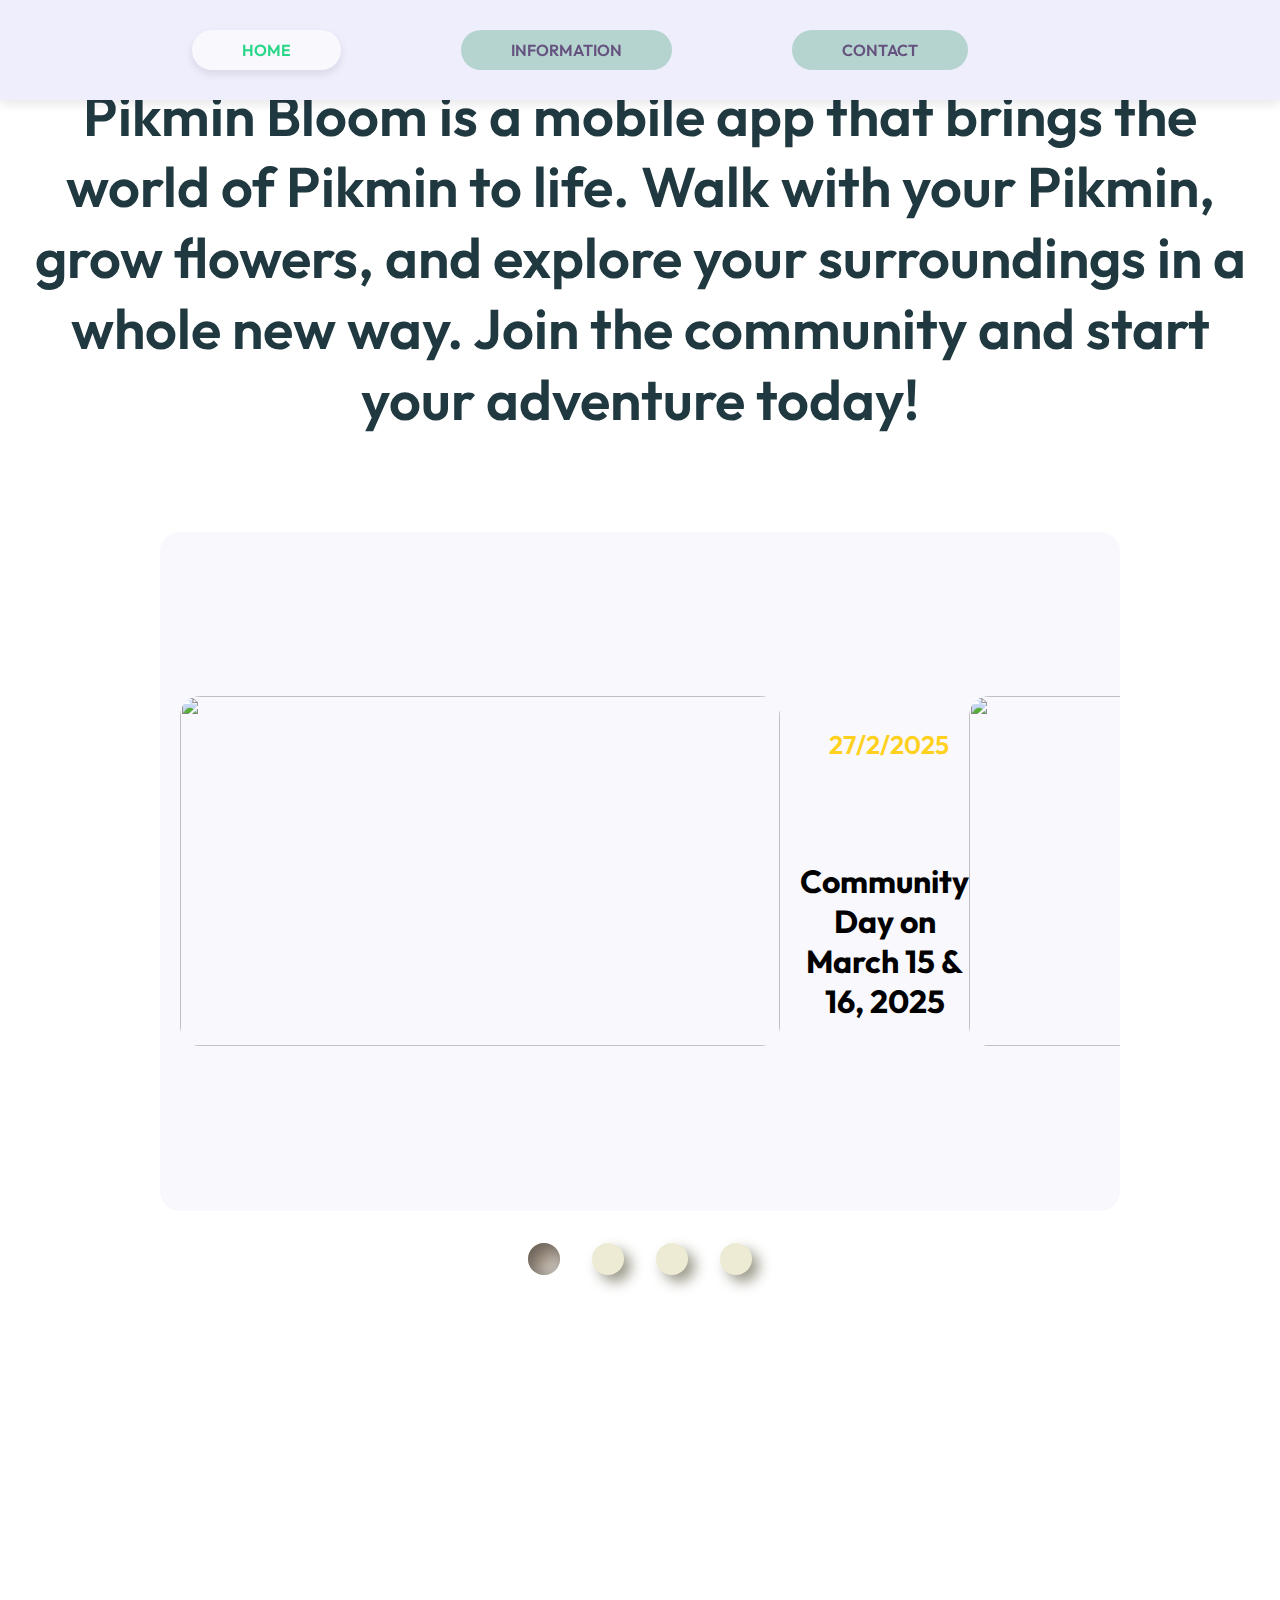
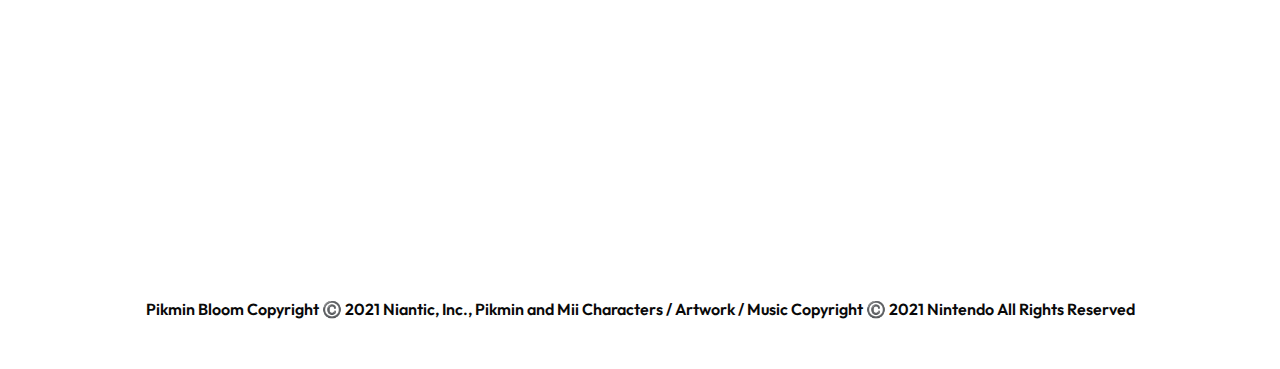
==== index.html @ ef394e5e "index" ====
<!DOCTYPE html>
<html lang="en">

<head>
    <meta charset="UTF-8">
    <meta name="viewport" content="width=device-width, initial-scale=1.0">
    <link rel="stylesheet" href="https://use.fontawesome.com/releases/v6.7.2/css/all.css">
    <link rel="stylesheet" href="main.css">
    <script defer src="main.js"></script>
    <link rel="icon" href="imagenes/logo-02.png">
    <title>Pikmin Bloom</title>
</head>

<body>
    <!-- NAVBAR -->
    <nav>
        <img class="logo" src="imagenes/logo-02.png" alt="" onclick="toggleMenu()">
        <ul class="nav-links">
            <a href="#">
                <li id="li_active" class="opciones">HOME</li>
            </a>
            <a href="info.html">
                <li class="opciones">INFORMATION</li>
            </a>
            <a href="contact.html">
                <li class="opciones">CONTACT</li>
            </a>
            <a href="https://store.pikminbloom.com">
                <li><img id="enlace-tienda" src="imagenes/enlace_tienda.png" alt=""></li>
            </a>
        </ul>
    </nav>
    <header class="hideText">
        <h1>PIKMIN BLOOM</h1>
        <h2>Walk with Pikmin</h2>
        <img id="portada" src="imagenes/portada-recortada.jpg" alt="">
        <img id="portada-mobile" src="imagenes/background-mobile.png" alt="">
    </header>

    <article>
        <div class="intro">
            <div class="cintas">
                <h2 class="cinta-text" id="info-title">Welcome to Pikmin Bloom!</h2>
                <img class="cintas" src="imagenes/cinta-02.png" alt="">
            </div>

            <p>Pikmin Bloom is a mobile app that brings the world of Pikmin to life. Walk with your Pikmin, grow
                flowers, and explore your surroundings in a whole new way. Join the community and start your adventure
                today!</p>
        </div>

        <div class="cintas">
            <h2 class="cinta-text">NEWS</h2>
            <img class="cintas" src="imagenes/cinta-01.png" alt="">
        </div>
        <div class="carrousel">
            <div class="grande">
                <!-- INTRODUCIR ENLACE A LA NOTICIA -->
                <div class="carr-element dos-columnas">
                    <div class="columna">
                        <img src="imagenes/news-05.png" alt="">
                    </div>
                    <div class="columna">
                        <p>27/2/2025</p>
                        <h3>Community Day on March 15 & 16, 2025</h3>
                    </div>
                </div>
                <div class="carr-element dos-columnas">
                    <div class="columna">
                        <img src="imagenes/news-02.webp" alt="">
                    </div>
                    <div class="columna">
                        <p>25/2/2025</p>
                        <h3>March Big Flower Forecast</h3>
                    </div>
                </div>
                <div class="carr-element dos-columnas">
                    <div class="columna">
                        <img src="imagenes/news-01.webp" alt="">
                    </div>
                    <div class="columna">
                        <p>28/2/2025</p>
                        <h3>Step into the groove with Rio Carnival Decor Pikmin!</h3>
                    </div>
                </div>
                <div class="carr-element dos-columnas">
                    <div class="columna">
                        <img src="imagenes/news-04.webp" alt="">
                    </div>
                    <div class="columna">
                        <p>31/1/2025</p>
                        <h3>'Tis the season of love and chocolate!</h3>
                    </div>
                </div>
            </div>

        </div>
        <ul class="puntos">
            <li class="punto activo"></li>
            <li class="punto"></li>
            <li class="punto"></li>
            <li class="punto"></li>
        </ul>
    </article>

    <footer>
        <aside><img class="divider" src="imagenes/flower_divider.svg" alt=""></aside>
        <div class="dos-columnas">
            <div class="columna">
                <img id="logo-app" src="imagenes/logo-border-mini.jpg" alt="">
            </div>
            <div class="columna">
                <h3>
                    Descárgalo aquí
                </h3>
                <img class="download-app" src="imagenes/googleplay_es.png" alt="">
                <img class="download-app" src="imagenes/appstore_badge_black_es.svg" alt="">
            </div>
        </div>
        <!-- 	Pie de página, con enlaces al sitio web real y a las páginas reales de redes sociales -->
        <div id="iconos-enlaces">
            <a href="https://pikminbloom.com/en">
                <i class="fa-solid fa-globe"></i>
            </a>
            <a href="https://x.com/PikminBloom">
                <i class="fa-brands fa-square-twitter"></i>
            </a>
            <a href="https://www.instagram.com/pikminbloom/?hl=es">
                <i class="fa-brands fa-square-instagram"></i>
            </a>
        </div>
        <div id="privacidad">
            <a href="privacidad.html">Política de privacidad</a>
            <p>Pikmin Bloom Copyright ©️ 2021 Niantic, Inc., Pikmin and Mii Characters / Artwork / Music Copyright ©️
                2021 Nintendo All Rights Reserved</p>
        </div>
    </footer>
</body>

</html>
---- main.css ----
@import url('https://fonts.googleapis.com/css2?family=Outfit:wght@100..900&display=swap');

/* COLORES */
body {
    --verde_oscuro: #0a9474;
    --verde_claro: #27d687;
    --fondo_blanco: #f9f8fd;
    --fondo_azulado: #eeeefc;
    --fondo_grisaceo: #b5d4cf;
    --enlaces: #65537f;
    --naranja: #ffd11f;
    --parrafos:#203940;
}

/* ALL */
* {
    box-sizing: border-box;
    margin: 0;
    padding: 0;
}

body {
    
    background: url('imagenes/texture-bg.jpg');
    background-repeat: repeat;
    font-family: "Outfit", serif;
    font-optical-sizing: auto;
    font-weight: 600;
    font-style: normal;
}

html {
    scroll-behavior: smooth;
    scroll-margin-top: 60px;
}
header,
article,
footer {
    text-align: center;
    align-self: center;
}
.hideText h1, .hideText h2{
    display: none;
}
/* PANTALLAS GRANDES (L) */
    
    /* NAVBAR (L)*/    
        nav {
            background: var(--fondo_azulado);
            display: flex;
            justify-content: space-between;
            align-items: center;
            padding: 0 20px;
            position: fixed;
            width: 100%;
            z-index: 6;
            box-shadow: 0 4px 10px rgba(21, 21, 46, 0.1);
        }
        
        nav .logo {
            display: flex;
            align-items: center;
            height: 90px;
            margin-left: 20px !important;
            z-index: 11;
            filter: drop-shadow(0 2px 5px rgba(66, 76, 84, 0.7));
        
        }
        nav ul {
            display: flex;
            justify-content: center;
            align-items: center;
            height: 100px;
            flex-grow: 1;
            margin-right: 20px;
        }
        
        nav ul a li {
            list-style: none;
            margin: 0 60px;
            display: inline-block;
            border-radius: 60px;
        }
        
        nav ul a li {
            text-decoration: none;
            color: var(--enlaces);
        }
        .opciones {
            background-color: var(--fondo_grisaceo);
            padding: 10px 50px;
        }
        
        .opciones:hover {
            /* background-color: var(--fondo_grisaceo); */
            background: #b5d4cf;
            box-shadow: inset 7px 7px 23px #659891,
                inset -7px -7px 23px #cef0f4;
        }
        
        #li_active {
            background-color: var(--fondo_blanco);
            border-radius: 60px;
            box-shadow: 0 4px 8px rgba(21, 21, 46, 0.1);
        
        }
        
        a #li_active {
            color: var(--verde_claro);
        }
        
        #enlace-tienda {
            height: 50px;
            border-radius: 60px;
            box-shadow: 0 4px 8px rgba(21, 21, 46, 0.1);
        }
    /* HEADER (L)*/
        #portada,
        .image-pc {
            width: 100%;
        }
        #contact-header{
            display: flex;
            justify-content: center;
            align-items: center;
            flex-direction: column;
            padding-top: 100px; 
            text-align: center;
            margin: 0 auto; 
            max-width: 1600px;
        }
        #portada-mobile, .image-mobile {
            display: none;
        }
    /* ARTICLE (L)*/
        article {
            background: url('imagenes/pikmin-background-04.webp');
            background-size: cover;
            background-position: center;
            height: calc(100% +100px);
            display: flex;
            flex-direction: column;
            align-items: center;
        }
        .sin-fondo{
            background: none;
        }
        #info{
            height: 100vh!important;
        }
        #info-title {
            color: var(--verde_oscuro);
            text-shadow:
                -2px -2px 0 #ffffff,
                2px -2px 0 #ffffff,
                -2px 2px 0 #ffffff,
                2px 2px 0 #ffffff;
        }
        #intro-img{

            position: relative;
            margin-bottom: 0;
            width: 80%;
        }
        #intro-img img{
            height: 20vh;
        }

        /* ELEMENTOS (L)*/
            .intro{
                justify-content: center;
                align-items: center;
                text-align: center;
                padding: 20px;
                padding-bottom: 0;
                margin: 0 auto;
                max-width: 1600px;
            }
            .intro .cintas{
                padding: 20px 0 0;
                width: 100%;
                display: flex;
                justify-content: center;
                align-items: center;
            }
            .intro p{
                font-size: 3.5rem;
                color: var(--parrafos);
                background-repeat: no-repeat;
                background-size:cover;
                border-radius: 30px;
                /* margin-bottom: 50px; */
                height: 28vh;
            }
            article .cintas , header .cintas{
                display: flex;
                justify-content: center;
                align-items: center;
                padding: 50px 0;
                height: auto;
                width: 50%;
                position: relative;
            }
            .columna .cintas {
                padding: 20px 0;
                width: 100%;
            }
            .cintas img {
                width: 100%;
                height: auto;
                object-fit: cover;
                border-radius: 20px;
            }
            article .cinta-text , header .cinta-text{
                color: white;
                font-size: 2.5vw;
                font-weight: 700;
                text-align: center;
                padding: 0 20px;
                z-index: 3;
                position: absolute;
                top: 50%;
                left: 50%;
                /* Ajustar la posición del elemento para centrarlo en el contenedor */
                transform: translate(-50%, -50%);
                white-space: nowwrap;
                width: 90%;
            }
            
            .columna .cinta-text {
                font-size: 1.5rem;
                padding: 0;
            }
            
            .cuadro{
                margin: 10vh 30vh;
                background: #caefcf;
                /* Patrón Puntos fondo */
                background-image: radial-gradient(#e2f6e5 2px, transparent 0);
                background-size: 20px 20px;
                border-radius: 30px;
                padding: 40px 100px;
                width: 60vw;
                border: solid 2px var(--fondo_blanco);
                
            }
            .cuadro h2{
                font-size: 3.5rem;
                color: var(--verde_oscuro);
                padding: 20px;
                text-shadow:
                -3px -3px 0 #ffffff,
                3px -3px 0 #ffffff,
                -3px 3px 0 #ffffff,
                3px 3px 0 #ffffff;
                border-radius: 30px;
                margin-bottom: 50px;
            }
            .cuadro p{
                font-size: 2rem;
                color: var(--parrafos);
                padding: 20px;
                text-align: justify;
            }
            .contenedor-1elemento {
                position: relative;
                display: flex;
                justify-content: center;
                align-items: center;
                width: 100%;
                height: auto;
                /* padding: 20px; */
            }
            
            .contenedor-1elemento iframe {
                position: absolute;
                width: 45%;
                height: 40%;
                border: none;
                z-index: 2;
                border: solid 7px white;
                border-radius: 30px;
            }
            
            .contenedor-1elemento .image-pc,
            .contenedor-1elemento .image-mobile {
                width: 100%;
                height: auto;
                object-fit: cover;
                z-index: 1;
            }

            .others-info {
                margin: 0 auto; 
                max-width: 1200px; 
                padding: 20px;
            }
            .others-info .cintas{
                padding: 20px 0;
                width: 100%;
                display: flex;
                justify-content: center;
                align-items: center;
            }
            .others-info div .cintas img{
                width: 50%;
                height: auto;
                object-fit: cover;
                border-radius: 20px;
            }
            .others-info div .cintas .cinta-text{
                font-size: 2.5rem;
                padding: 0 20px;
                z-index: 3;
                position: absolute;
                top: 50%;
                left: 50%;
                transform: translate(-50%, -50%);
                white-space: nowwrap;
                width: 90%;
            }
            .others-info .dos-columnas {
                display: flex;
                justify-content: center;
                align-items: center;
               
                border: 2px solid #d1b3a2; 
                border-radius: 20px;
                padding: 20px;
                margin-bottom: 20px; 
            }
            
            .others-info .columna {
                display: flex;
                justify-content: center;
                align-items: center;
                flex-direction: column; 
                width: 100%;
                padding: 20px;
            }
            
            .others-info .columna img {
                width: 30vw;
                max-width: 300px; 
                height: 25vh; 
                object-fit: cover; 
                border-radius: 20px;
                margin-bottom: 20px; 
            }
            
            .others-info .columna p {
                text-align: center; 
                font-size: 1.7rem;
                color: var(--parrafos);
                padding: 10px;
            }
            #privacidad-info {

                color: rgb(22, 21, 38);
            }
            
            #privacidad-info header {
                padding-bottom: 50px;
                font-size: 2rem;
            }
            
            #privacidad-info section {
                text-align: left;
                margin: 10px 80px;
                backdrop-filter: blur(15px);
                border-radius: 30px;
                padding: 20px;
            }
            
            #privacidad-info a {
                color: blue;
            }
            
            #privacidad-info h2 {
                padding: 20px 0;
                font-size: 1.7rem;
            }
            #privacidad-info p, #privacidad-info ul {
                margin: 5px 25px;
            }
            #privacidad-info li{
                margin: 2px 35px;
            }
            /* VIDEO MOVIL INFO */
                #video-movil {
                    position: relative;
                    width: 100%;
                    max-width: 300px;
                    margin: 0 auto;
                }
                
                #video-movil img {
                    width: 100%;
                    height: auto;
                    display: block;
                    position: relative;
                    z-index: 2;
                }
                
                #video-movil video {
                    position: absolute;
                    top: 48%;
                    left: 50%;
                    transform: translate(-50%, -50%);
                    width: 90%;
                    height: 94%;
                    z-index: 1;
                    border-radius: 30px;
                }

        /* CARROUSEL (L)*/
            .carrousel {
                width: 75%;
                max-width: 100vw;
                background-color: var(--fondo_blanco);
                padding: 20px;
                border-radius: 20px;
                height: 500px;
                min-height: fit-content;
                overflow: hidden;
            }
            .carrousel .carr-element {
                width: 50%;
                height: 100%;
                display: flex;
                justify-content: center;
                align-items: center;
            }
            .carr-element img {
                width: 600px;
                height: 350px;
                object-fit: cover;
                border-radius: 20px;
            }
            .carrousel .grande {
                width: 200%;
                display: flex;
                justify-content: space-between;
                flex-flow: row nowrap;
                align-items: center;
                transition: all .5s ease;
                transform: translateX(0%);
            }
            
            .carrousel .carr-element {
                /* DIVIDIR ENTRE EL NUMERO DE ELEMENTOS Q HAY EN TOTAL */
                width: calc(100% / 4 -4em);
                align-items: center;
                width: 100%;
                display: flex;
                justify-content: center;
            }
            
            .carrousel .columna p {
                padding: 1em;
                text-align: right;
                color: var(--naranja);
                font-size: 1.6rem;
                padding-bottom: 100px;
                padding-right: 20px;
            }
            
            .carrousel .columna h3 {
                font-size: 2rem;
                padding-left: 20px;
                padding-bottom: 20px;
            }
            
            .puntos {
                width: 100%;
                padding: 1em;
                display: flex;
                flex-flow: row nowrap;
                justify-content: center;
                align-items: center;
            }
            
            .punto {
                text-decoration: none;
                width: 2em;
                height: 2em;
                list-style: none;
                border-radius: 50%;
                background: #eeebd4;
                box-shadow: 7px 7px 14px #9b998a,
                    -7px -7px 14px #ffffff;
                margin: 1em 1em 0;
            }
            
            .punto:hover {
                background: #e4d5c4;
                box-shadow: inset 7px 7px 23px #5b554e,
                    inset -7px -7px 23px #ffffff;
            }
            
            .punto.activo {
                background: #d6b084;
                box-shadow: inset 7px 7px 23px #5b554e,
                    inset -7px -7px 23px #ffffff;
            }
            
            .carrousel .columna img {
                display: block;
                margin: 0 auto;
            }

        /* COLUMNAS (L)*/
            .dos-columnas {
                margin: 0 auto;
                max-width: 1200px;
                display: flex;
                justify-content: space-around;
                align-items: center;
                padding: 70px 0;
            }
            
            .columna {
                width: 100%;
                padding: 20px 0;
                border-radius: 10px;
            
            }
            .cuadro .dos-columnas{
                border: solid 2.5px #07c4c4;
                border-radius: 20px;
                display: flex;
                justify-content: space-between;
                align-items: center;
                margin: 0 auto;
                max-width: 1600px;
                padding: 20px 20px;
            }
            .cuadro .dos-columnas img{
                width: 100%;
                height: auto;
                object-fit: cover;
                border-radius: 30px;
            }
            .dos-columnas .columna div p{
                height: 20vh;
                font-size: 1.6rem;
                color: var(--parrafos);
                backdrop-filter: blur(15px);
                border-radius: 30px;
                padding: 30px 10px 20px ;
                margin-bottom: 50px;
               
            }
        /* FORMS(L) */
            form {
                display: flex;
                flex-direction: column;
                align-items: center;
                max-width: 1600px;
                margin: 0 auto;
                padding: 15px 160px;
                border: 2px solid var(--verde_oscuro);
                border-radius: 10px;
                background-color: #d1ecdb;
            }
            
            form div {
                margin-bottom: 15px;
                width: 100%;
            }
            
            form label {
                display: block;
                margin-bottom: 5px;
                font-weight: bold;
                text-align: center; 
            }
            
            form input[type="text"],
            form input[type="number"],
            form input[type="email"],
            form input[type="tel"] {
                width: 100%;
                padding: 15px;
                border: 2px solid var(--verde_oscuro);
                border-radius: 10px;
                box-sizing: border-box; 
                font-size: 1rem;
            }
            form label[for="terms"] {
                display: flex;
                align-items: center;
                justify-content: center;
                padding: 27px 0px; 
                font-weight: bold;
                text-align: center; 
                white-space: nowrap;
            }
            form input[type="checkbox"] {
                margin-right: 10px;
            }
            
            form button {
                padding: 15px 30px;
                border: none;
                border-radius: 10px;
                background-color: var(--verde_oscuro);
                color: white;
                font-size: 1rem;
                cursor: pointer;
            }
            
            form button:hover {
                background-color: var(--verde_claro);
            }
            #pikmin-border {
                margin: 20px 0 60px; 
                height: 20vh;
                width: 100% !important;
            }
           
    /* FOOTER (L)*/
        footer {
            margin-bottom: 0;
            padding-bottom: 50px;
            background: url('imagenes/grass.webp');
            background-repeat: repeat;
            background-size: cover;
            height: fit-content;
           
        }
        footer p{
            padding-bottom: 0 !important;
            margin-bottom: 0 !important;
        }
        
        .divider {
            margin: auto;
            padding: 90px 0 0;
            display: flex;
            justify-content: center;
            align-items: center;
        }
        
       .divider {
            width: 70vw;
            max-width: 1600px;
        }
        
        footer .columna {
            color: white;
            text-align: center;
        }
        footer i {
            color: white;
            font-size: 2rem;
            padding: 0 10px;
        }
        #logo-app {
            margin: 0 auto;
            height: 350px;
            border-radius: 30px;
        }
        
        #iconos-enlaces {
            display: flex;
            justify-content: center;
            align-items: center;
            padding: 20px 0;
        }
        
        #privacidad {
            color: rgb(9, 9, 9);
            text-decoration: solid;
            text-align: center;
            padding: 130px 0 0;
        }
        
        #privacidad a {
            color: rgb(255, 255, 255);
            padding-bottom: 20px;
            display: block;
            margin-bottom: 20px;
        }
        #privacidad a:hover{
            color: var(--parrafos) !important;
        }
        .download-app {
            width: 400px;
            padding: 20px;
        }

/* ----------------------------------------------------------------------------------------------------------- */

/* PANTALLAS MEDIANAS (M)*/
@media screen and (min-width:1460px) {
    /* NAVBAR (M)*/     
        .nav-links {
            display: flex;
            justify-content: center;
            align-items: center;
        }

        .nav-links.active {
            display: flex;
            flex-direction: row;
            position: static;
            top: auto;
            z-index: auto;
            padding: 0;
            border-radius: 0;
        }

        .nav-links a {
            width: auto;
        }

        .nav-links .opciones {
            box-shadow: none;
            margin-bottom: 0;
        }

    /* HEADER (M)*/

    /* ARTICLE (M)*/
        article .cintas img {
            width: 100%;
            height: 100%;
        }

        article {
            background-repeat: repeat;
            background-size: min-content;
            padding-bottom: 30px;
            height: min-content;
        }
        /* ELEMENTOS (M)*/
            .divider {
                overflow: hidden;
                width: 100%;
                max-width: 1600px;
            }
        /* CARROUSEL (M)*/
            .carrousel {
                width: 80%;
                margin: 0 auto;
            }
        
            .carrousel .carr-element {
                width: 45%;
                margin: 0 20px;
                
            }
        
            .carrousel .columna p,
            .carrousel .columna h3 {
                text-align: left;
                padding: 0;
            }
        
            .carrousel .columna p {
                padding-bottom: 1em;
                padding-right: 0;
            }
        
            .carrousel .columna h3 {
                padding-left: 0;
            }
        
            .carr-element img {
                width: 100%;
                height: auto;
                object-fit: cover;
                border-radius: 20px;
            }
                   
            .carrousel .dos-columnas {
                flex-direction: column !important  ;
                align-items: center;
            }
            .carrousel .columna {
                width: 100%;
                text-align: center; 
            }
            .carrousel .columna img {
                width: 100%;
                height: auto;
                object-fit: cover;
                border-radius: 20px;
                margin-bottom: 20px; 
            }

            
        /* COLUMNAS (M)*/
            .dos-columnas {
                flex-direction: row;
                justify-content: space-between;
            }
        
            .columna {
                width: 45%;
                margin-bottom: 0;
            }
        /* FORMS(M) */

    /* FOOTER (M)*/
    /* Incñuir rango de 769-1460px */
    @media (min-width: 769px) and (max-width: 1460px) {
        .carrousel .dos-columnas {
            flex-direction: column; /* Cambia la dirección del flex a columna */
            align-items: center; /* Centra los elementos horizontalmente */
        }
    
        .carrousel .dos-columnas .columna {
            width: 100%; /* Asegura que las columnas ocupen el 100% del ancho del contenedor */
            margin-bottom: 20px; /* Añade un margen inferior para separar las columnas */
            text-align: center; /* Centra el texto dentro de las columnas */
        }
       .carr-element {
            padding: 0 90px;
            
        }
        .sin-fondo {
            padding: 40px;
        }
    
        .sin-fondo img {
            width: 80%;
            height: auto;
        }
    
        .cuadro {
            margin: 10vh 10vw;
            padding: 30px;
            width: 80vw;
        }
    
        .cuadro h2 {
            font-size: 2.2rem;
            padding: 15px;
        }
    
        .cuadro p {
            font-size: 1.4rem;
            padding: 15px;
        }
    
        .cuadro .dos-columnas {
            border: none;
            flex-direction: column;
            padding: 30px 0;
        }
    
        .cuadro .dos-columnas .columna {
            width: 100%;
            padding: 15px 0;
        }
    
        .cuadro .dos-columnas img {
            width: 100%;
            height: auto;
        }
        /* FORM (M-S) */
       

    }
}
/* ----------------------------------------------------------------------------------------------------------- */

/* PANTALLAS PEQUEÑAS (S) */
@media (max-width: 768px) {
    /* NAVBAR (S)*/   
        nav .logo :hover {
            filter: drop-shadow(0 4px 8px rgba(184, 223, 255, 1));
        } 
        nav ul {
            flex-direction: column;
            align-items: flex-start;
        }
    
        nav ul a li {
            width: 38vw;
            margin: 10px 0;
            display: flex;
            justify-content: center; 
            
            
        }
        .nav-links {
            
            display: flex;
            justify-content: center;
            align-items: center;
        }
    
        .nav-links.active {
            
            display: flex;
            flex-direction: column;
            position: absolute;
            top: 180px;
            z-index: 10;
            padding: 10px;
            border-radius: 10px;
        }
    
        .nav-links a {
            text-decoration: none !important;
            width: 100%;
        }
    
        .nav-links .opciones {
            box-shadow: 0 4px 8px rgba(0, 0, 0, 0.1);
            margin-bottom: 10px;
        }
    
        .nav-links {
            display: none;
        }
    /* HEADER (S)*/
        header {
            height: 100%;
            color: transparent;
            background-size: cover;
            width: 100%;
        }
        #portada-mobile, .image-mobile {
            background-size: cover;
            width: 100%;
            display: block;
            margin: 0;
        }
        #portada,.image-pc {
            display: none;
        }
        #portada img, .image-pc img {
            display: none;
        }
        .nav-links {
            display: none;
        }
    
        .nav-links.active {
            display: flex;
        }
    /* ARTICLE (S)*/
        article{
            height: calc(100% + 20px)
        }
        /* ELEMENTOS (S)*/
            .intro{
                justify-content: center;
                align-items: center;
                text-align: center;
                padding: 20px;
                margin: 0 auto 10vh;
                max-width: 1600px;
                height: 55vh;
            }
            .intro .cintas{
                padding: 20px 0;
                width: 100%;
                display: flex;
                justify-content: center;
                align-items: center;
            }
            .intro p{
                font-size: 2rem;
                background: none;
                color: var(--parrafos);
                background-size:contain;
                border-radius: 30px;
                margin-bottom: 40px;
                height: 38vh;
            }
            
            #info{
                height: 100% !important ;
            }
            .contenedor-1elemento iframe {
                position: absolute;
                width: 80%;
                height: 26%;
                border: none;
                z-index: 2;
                border: solid 7px white;
                border-radius: 30px;
            }
        
            #info-title {
                font-size: 5vw;
                text-shadow: none;
                color: var(--fondo_blanco);
        
            }
            #video-movil {
                margin: 7vh auto 4vh;
            }
            article .cinta-text , header .cinta-text{
                font-size: 6vw;
            }
        
            .columna .cintas {
                padding: 10px 20px;
                /* width: 75%; */
            }
        
            article {
                height: fit-content;
            }
        
            article .cintas {
                padding: 14px 0;
            }
            .sin-fondo {
                padding: 20px;
            }
            .sin-fondo .cintas{
                text-align: center;
            }
        
            .sin-fondo img {
                width: 100%;
                height: auto;
            }
        
            .cuadro {
                margin: 5vh 5vw;
                padding: 20px;
                width: 90vw;
            }
        
            .cuadro h2 {
                font-size: 2rem;
                padding: 10px;
            }
        
            .cuadro p {
                font-size: 1.2rem;
                padding: 10px;
            }
            .cuadro .dos-columnas {
                border: none;
                flex-direction: column;
                padding: 20px 0;
            }
        
            .cuadro .dos-columnas .columna {
                width: 100%;
                padding: 10px 0;
            }
            .cuadro .dos-columnas img {
                width: 100%;
                height: auto;
            }
             .others-info{
                margin: 0 auto;
                max-width: 1600px; 
                padding: 20px;
                width: calc(100% - 40px);
            
            }
            #cinta-grande{
                width: 100% ;
            }
            #caracteristicas{
                width: 100%;
            }
           #caracteristicas .cintas img {
                width: 75% ; 
                height: auto;
            }
        
            #caracteristicas .cinta-text {
                font-size: 1.3rem; 
                padding: 0 10px;
            }
            #caracteristicas .columna img{
                width: 200vw;
                height: 30vh;
            }
            /* BUSCAR */
        /* CARROUSEL (S)*/
            .carrousel {
                width: 100%;
            }
        
            .carrousel .carr-element {
                width: 100%;
                margin: 0 60px;
            }
        
            .carrousel .columna p,
            .carrousel .columna h3 {
                text-align: center;
                padding: 0;
            }
        
            .carrousel .columna p {
                padding-bottom: 1em;
                padding-right: 0;
            }
        
            .carrousel .columna h3 {
                padding-left: 0;
            }
        
            .carr-element img {
                width: 260px;
                height: 250px;
                object-fit: cover;
                border-radius: 20px;
            }
            .carrousel {
                width: 100%;
                height: fit-content;
            }
        /* COLUMNAS (S)*/
            .dos-columnas .columna div p{
                height: 20vh;
                font-size: 1.6rem;
                color: var(--parrafos);
                padding: 0 40px ;
                backdrop-filter: blur(0);
            
            }
            .dos-columnas {
                flex-direction: column;
                align-items: center;
            }

            .columna {
                width: 100%;
                margin-bottom: 20px;
            }
        /* FORMS(S) */
            #contact-header {
                padding-top: 80px;
            }
        
            #contact-header .cintas img {
                width: 180%; 
            }
        
            #contact-header .cinta-text {
                font-size: 1.7rem;
            }
            form {
                padding: 10px 60px;
                margin-bottom: 20px;
            }
        
            form div {
                margin-bottom: 10px;
            }
            form .dos-columnas{
                padding-bottom: 0px;
            }
            form button {
                
                width: 100%;
            }
            form label[for="terms"] {
                padding: 20px 0px; 
            }
            #pikmin-border {
                display: none;
            }
    /* FOOTER (S)*/   
        footer .divider {
            width: 70%;
        }
        
}
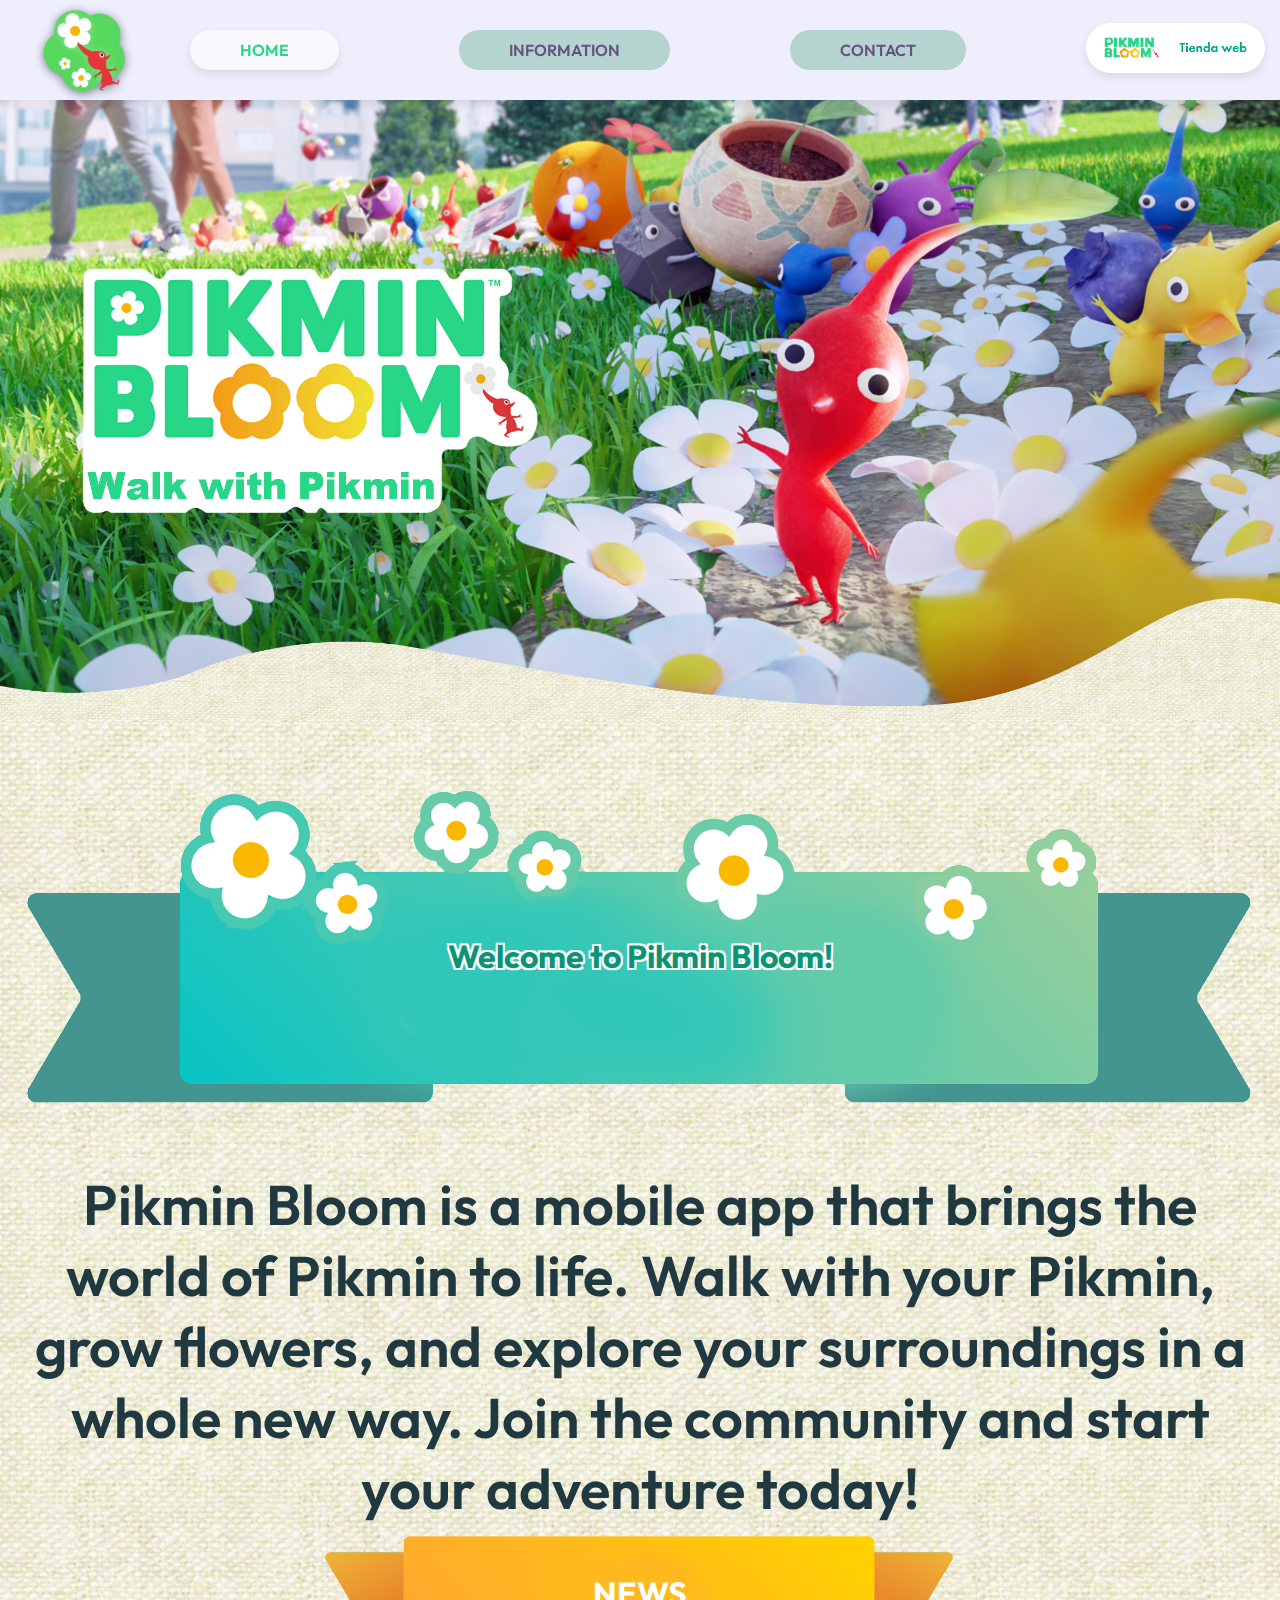
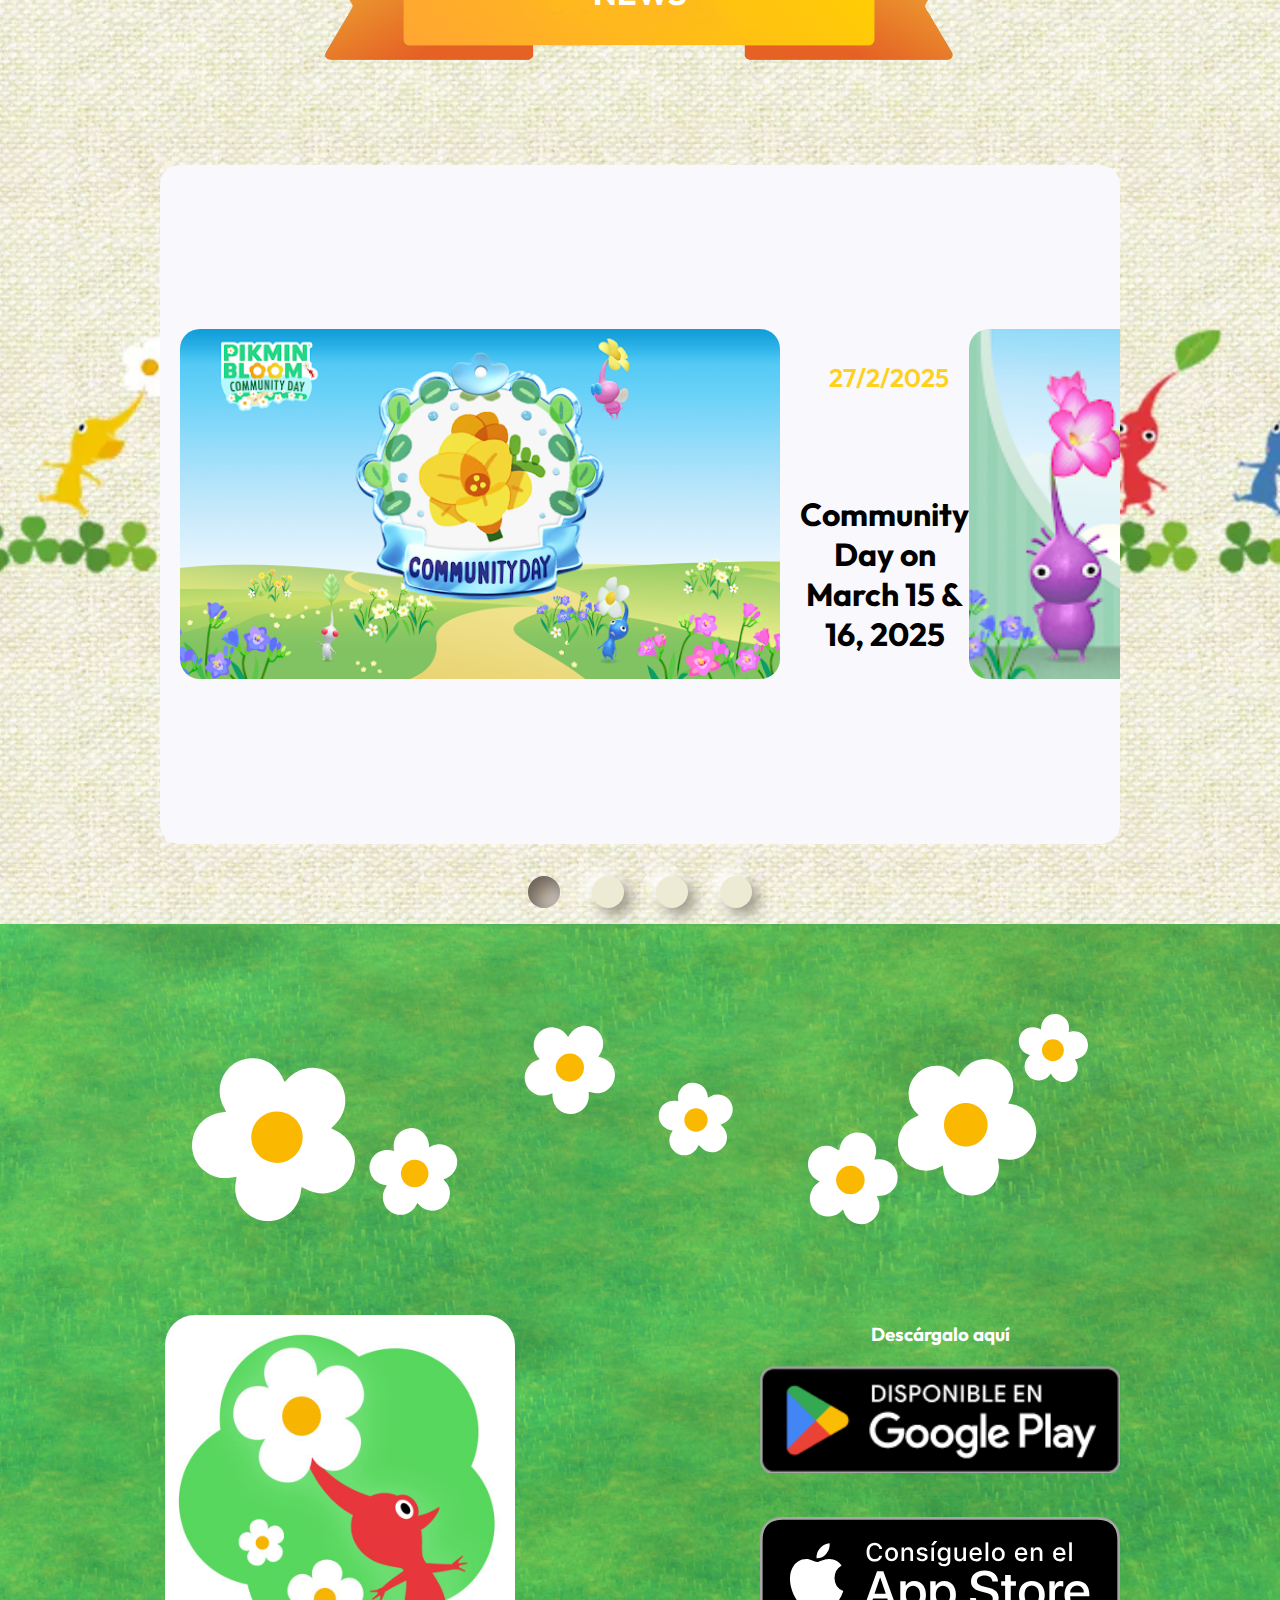
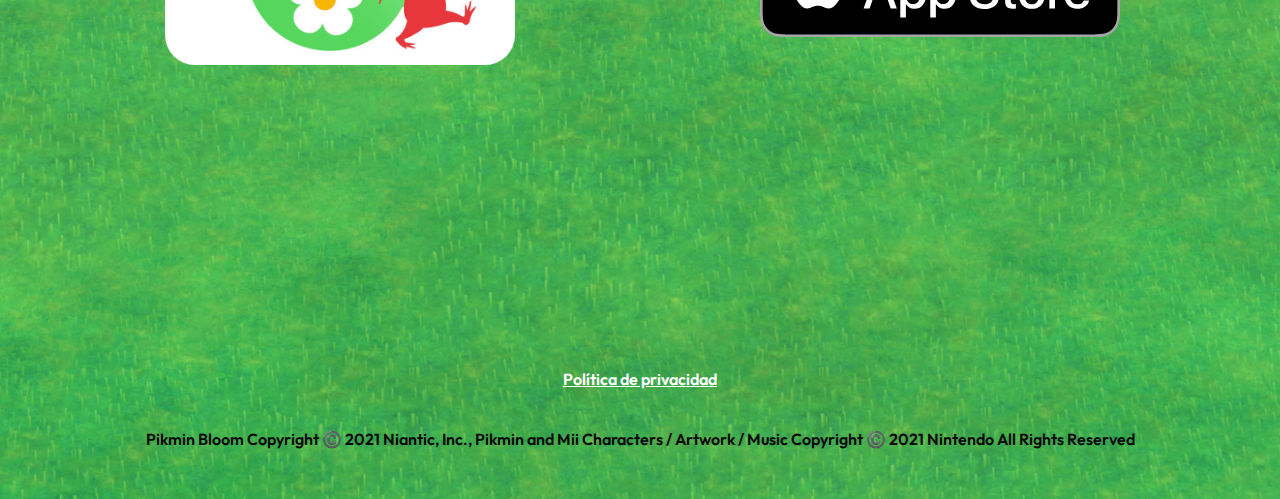
==== commit 0c7a6256: "Update index.html" ====
--- a/index.html
+++ b/index.html
@@ -7,7 +7,8 @@
     <link rel="stylesheet" href="https://use.fontawesome.com/releases/v6.7.2/css/all.css">
     <link rel="stylesheet" href="main.css">
     <script defer src="main.js"></script>
-    <link rel="icon" href="imagenes/logo-02.png">
+    <link rel="icon" href="imagenes/pikmin-best.png">
+    <!--<link rel="icon" href="imagenes/logo-02.png">-->
     <title>Pikmin Bloom</title>
 </head>
 
@@ -137,4 +138,4 @@
     </footer>
 </body>
 
-</html>+</html>
